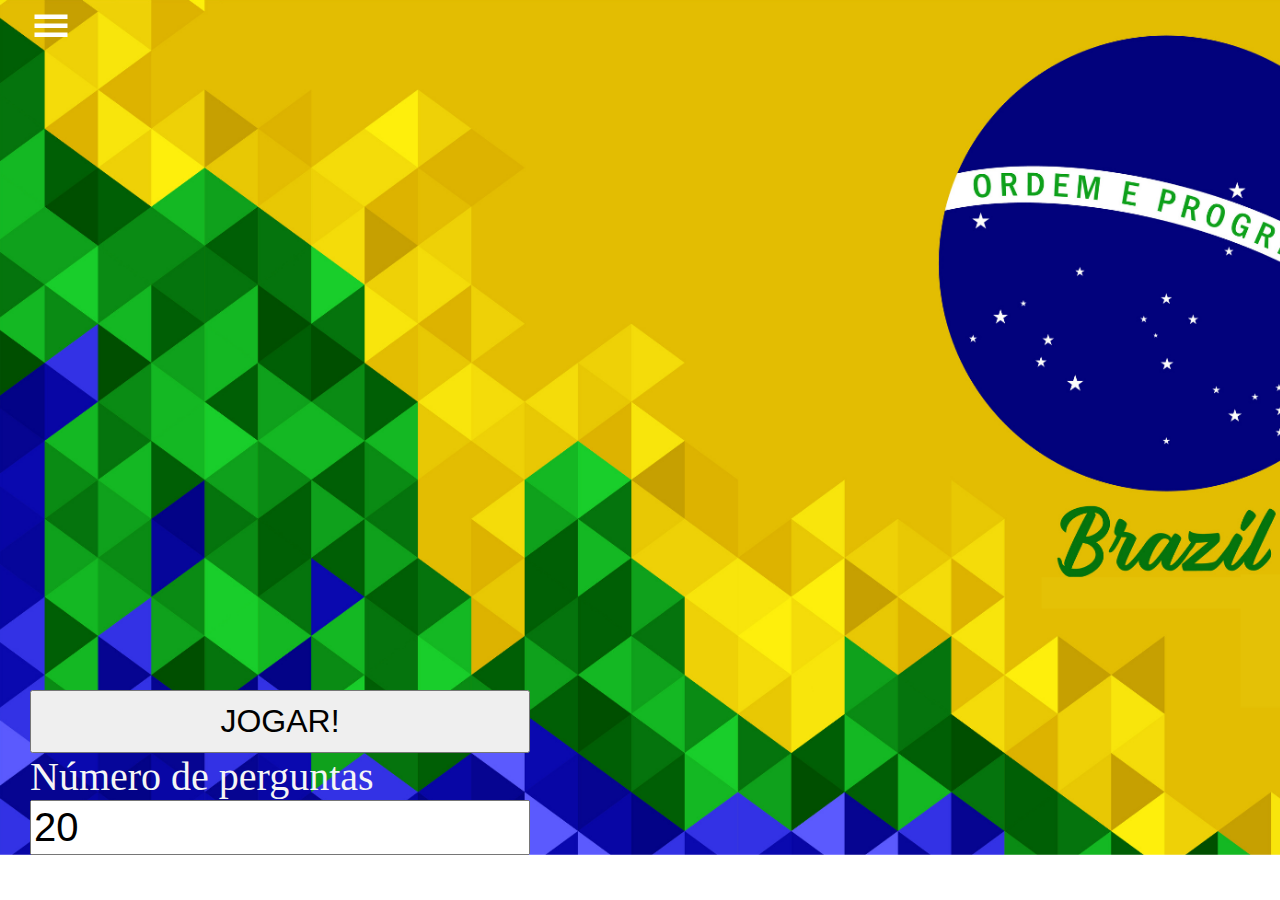
==== index.html @ 7abb3a54 "mudei o nomes dos arquivo" ====
<!DOCTYPE html>
<html lang="en">
<head>
    <meta charset="UTF-8">
    <meta name="viewport" content="width=device-width, initial-scale=1.0">
    <link rel="stylesheet" href="assets/css/estiloplay.css">
    <title>PLAY GAME</title>
</head>
<body>
    <header class="cabecalho">

        <nav class="cabecalho_menu">
      <ul>
                  <input type="checkbox" class="openSidebarMenu" id="openSidebarMenu">
  <label for="openSidebarMenu" class="sidebarIconToggle hamburger">
    <div class="spinner diagonal part-1"></div>
    <div class="spinner horizontal"></div>
    <div class="spinner diagonal part-2"></div>
  </label>
          <div class="menu">
      <li><a href="https://github.com/Luis-Felipe-carvalho" class="cabecalho_menu_link"><img src="assets/img/luis.jfif">luis</a></li>
      <li><a href="https://github.com/MiguelxONEX" class="cabecalho_menu_link"><img src="assets/img/miguel.jfif">miguel</a></li>
      <li><a href="https://github.com/T1NT4" class="cabecalho_menu_link"><img src="assets/img/thiago.jfif">thiago</a></li>      
      <li><a href="https://github.com/Vinicius-Goncalves-Rodrigues" class="cabecalho_menu_link"><img src="assets/img/vinny.jfif">vinny</a></li>
          </div>
      </ul>
        </nav>  
     </header>
     <form method="POST" action="jogo.html">
      <button type="submit">JOGAR!</button>
      <label for="total_perguntas">Número de perguntas</label>
      
      <input type="number" name="total_perguntas" placeholder="Número de perguntas (0-40)" max="40" value="20" required>
    </form>
</body>
</html>
---- assets/css/estiloplay.css ----
@import url('https://fonts.googleapis.com/css2?family=Madimi+One&display=swap');

*{
    margin: 0;
}
a{
   text-decoration: none;
}
:root{

    --cor-primaria: #05740D;
    --cor-secundaria: #d3dfeb;
    --cor-terciaria: #f8ecd4;
    --cor-hover: black;

    --fonte-primaria: "Krona One", sans-serif, verdana;
    --fonte-secundaria: "Madimi One", sans-serif, verdana;

}
body{
   background-image: url(../img/brasil.png);
   background-repeat: no-repeat;
   background-size: cover;
   min-height: 95vh;
   display: flex;
   flex-direction: column;
}


.cabecalho_menu{
   display: flex;
   gap: 80px;
   align-items: baseline;
   margin-top: 20px;
}

.cabecalho_menu_link{
   font-family: var(--fonte-secundaria);
   font-size: 24px;
   font-weight: 600;
   color: var(--cor-terciaria);
   padding: 8px 50px;
   text-decoration: none;
   transition: all 1.5s cubic-bezier(0.175, 0.885, 0.32, 1.275);
}

li:hover .cabecalho_menu_link{
   transform: rotate(360deg);
}

nav h1{
   font-family: var(--fonte-secundaria);
   color: var(--cor-terciaria);
   font-size: 40px;
}

.menu li{
   padding: 5px 14px;
}
.menu li a img{
   width: 75px;
   border-radius: 100px;
}
.menu li a{
   flex-wrap: nowrap;
   font-size: 2rem;
   display: flex;
   gap:2rem;
   align-items: center;
}

input[type=checkbox]{
   display: none;}

.hamburger{
   display: none;
   font-size: 24px;
   user-select: none;
   transition: 0.5s ease-out;
   scale: 1.5;
}
.hamburger:hover, .hamburger:focus{
   scale: 1.8;
}
ul:has(input:checked) .hamburger{
   rotate:360deg;
}
.menu{
   border-top-right-radius: 50px;
   border-bottom-right-radius: 50px;
   width: 300px;
   position: absolute;
   flex-direction: column;
   background-color:  cor-primaria;
   box-shadow: 10px 10px 20px 0px rgba(0,0,0,0.75);
   left: 0;
   top: 7.1%;
   text-align: right;
   padding: 16px 0;
   margin-top: 50px;
   margin-left: auto;
   z-index: 1;
   transform: translateX(-200%);
   transition: transform 0.5s ease-out;
   display: flex;
   gap: 2em;
   font-size: 18px;
   overflow: hidden;
}
.menu li:hover{
   background-color: #EED107;
   display: inline-block;
   transition: 0.3 ease;
}

.menu li + li {
   margin-top: 12px;
}
input[type=checkbox]:checked ~ .menu{
   transform: translateX(0%);
}
.hamburger{
   display: block;
}
input[type="checkbox"]:checked ~ #sidebarMenu {
   transform: translateX(0);
}

input[type=checkbox] {
   transition: all 0.3s;
   box-sizing: border-box;
   display: none;
}
.sidebarIconToggle {
   transition: all 0.3s;
   box-sizing: border-box;
   cursor: pointer;
   z-index: 99;
   height: 100%;
   width: 100%;
   top: 22px;
   left: 15px;
   height: 22px;
   width: 22px;
}
.spinner {
   transition: all 0.3s;
   box-sizing: border-box;
   position: absolute;
   height: 3px;
   width: 100%;
   background-color: #fff;
}
.horizontal {
   transition: all 0.3s;
   box-sizing: border-box;
   position: relative;
   float: left;
   margin-top: 3px;
}
.diagonal.part-1 {
   position: relative;
   transition: all 0.3s;
   box-sizing: border-box;
   float: left;
}
.diagonal.part-2 {
   transition: all 0.3s;
   box-sizing: border-box;
   position: relative;
   float: left;
   margin-top: 3px;
}
input[type=checkbox]:checked ~ .sidebarIconToggle > .horizontal {
   transition: all 0.3s;
   box-sizing: border-box;
   opacity: 0;
}
input[type=checkbox]:checked ~ .sidebarIconToggle > .diagonal.part-1 {
   transition: all 0.3s;
   box-sizing: border-box;
   transform: rotate(135deg);
   margin-top: 8px;
}
input[type=checkbox]:checked ~ .sidebarIconToggle > .diagonal.part-2 {
   transition: all 0.3s;
   box-sizing: border-box;
   transform: rotate(-135deg);
   margin-top: -9px;
}

/* BOTAO DE JOGAR */

form{
   display: flex;
   flex-direction: column;
   width: 500px;
   margin-top: auto;
   margin-left:30px
}

form button{
   aspect-ratio: 8/1;
   font-size: 2rem;
}
form label{
   color:whitesmoke;
   font-size:2.5rem;
   font-family: Verdana;
}
form input{
   aspect-ratio: 10/1;
   font-size:2.5rem;

}
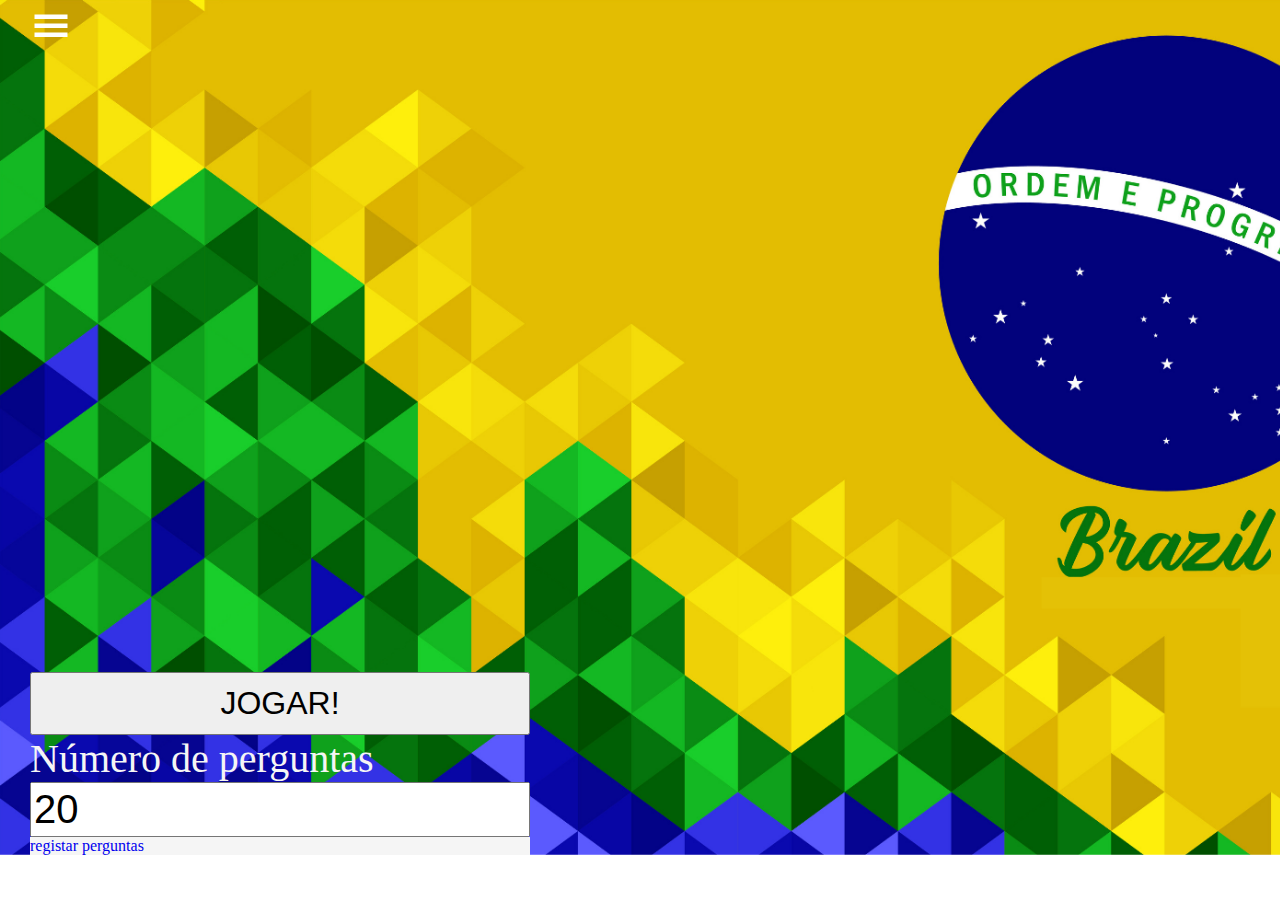
==== commit a99d928f: "registrar pergunta" ====
--- a/index.html
+++ b/index.html
@@ -26,11 +26,14 @@
       </ul>
         </nav>  
      </header>
-     <form method="POST" action="jogo.html">
+     <form method="POST" action="jogo.php">
       <button type="submit">JOGAR!</button>
       <label for="total_perguntas">Número de perguntas</label>
       
       <input type="number" name="total_perguntas" placeholder="Número de perguntas (0-40)" max="40" value="20" required>
+      <a href="registar.php" style="background-color: whitesmoke;">registar perguntas</a>
+      
     </form>
+
 </body>
 </html>--- a/assets/css/estiloplay.css
+++ b/assets/css/estiloplay.css
@@ -91,7 +91,6 @@
    width: 300px;
    position: absolute;
    flex-direction: column;
-   background-color:  cor-primaria;
    box-shadow: 10px 10px 20px 0px rgba(0,0,0,0.75);
    left: 0;
    top: 7.1%;
@@ -106,6 +105,8 @@
    gap: 2em;
    font-size: 18px;
    overflow: hidden;
+   backdrop-filter: blur(10px);
+   background-color: #05740c70;
 }
 .menu li:hover{
    background-color: #EED107;
@@ -204,7 +205,8 @@
    font-size: 2rem;
 }
 form label{
-   color:whitesmoke;
+   color:whitesmoke
+   ;
    font-size:2.5rem;
    font-family: Verdana;
 }
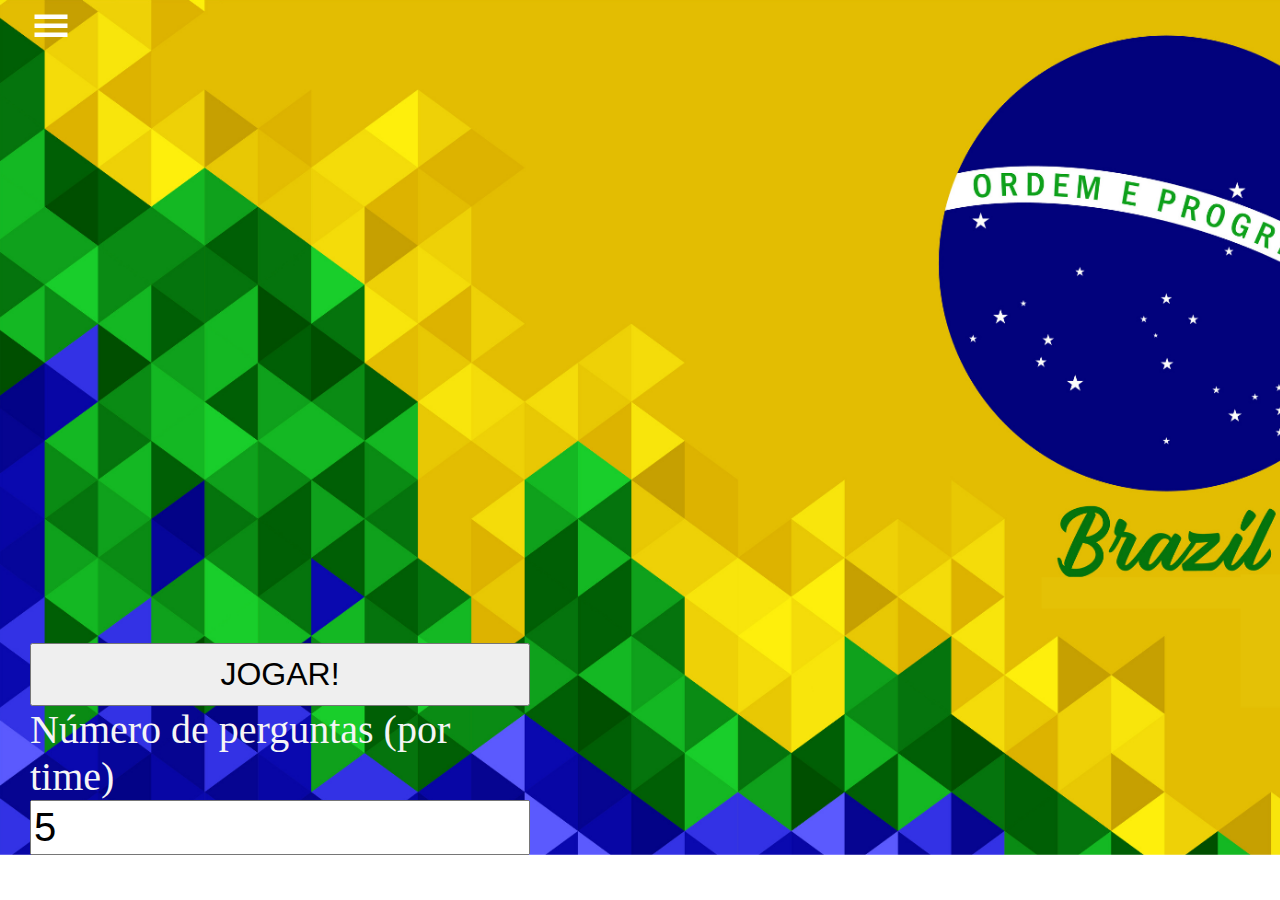
==== commit 6468a618: "tduo" ====
--- a/index.html
+++ b/index.html
@@ -28,10 +28,9 @@
      </header>
      <form method="POST" action="jogo.php">
       <button type="submit">JOGAR!</button>
-      <label for="total_perguntas">Número de perguntas</label>
+      <label for="total_perguntas">Número de perguntas (por time)</label>
       
-      <input type="number" name="total_perguntas" placeholder="Número de perguntas (0-40)" max="40" value="20" required>
-      <a href="registar.php" style="background-color: whitesmoke;">registar perguntas</a>
+      <input type="number" name="total_perguntas" placeholder="Número de perguntas (0-20)" max="20" value="5" min="2" required>
       
     </form>
 
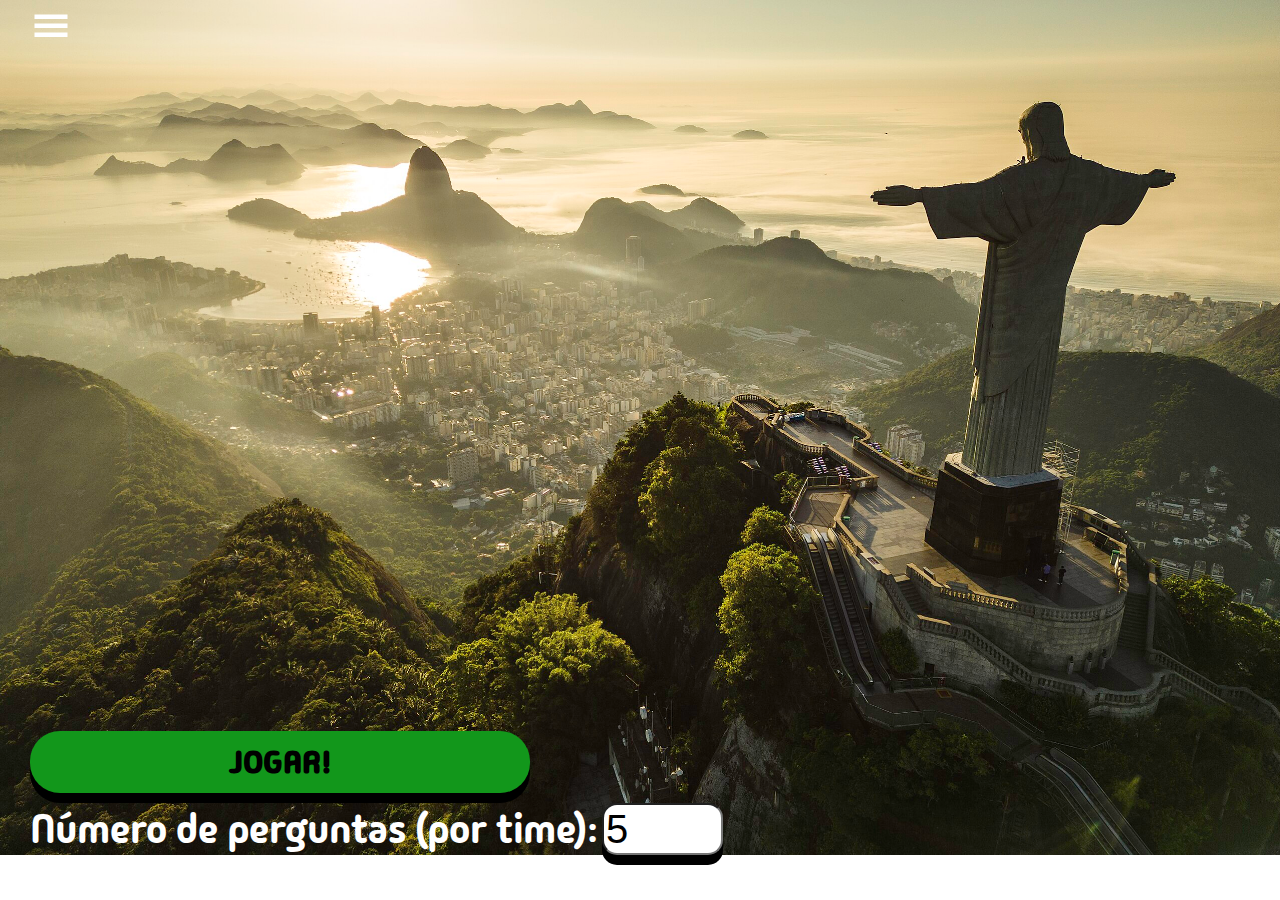
==== commit de89a7b5: "index atualizado" ====
--- a/index.html
+++ b/index.html
@@ -27,11 +27,12 @@
         </nav>  
      </header>
      <form method="POST" action="jogo.php">
-      <button type="submit">JOGAR!</button>
-      <label for="total_perguntas">Número de perguntas (por time)</label>
+      <button type="submit"><strong>JOGAR!</strong></button>
+      <div class="f">
+      <label for="total_perguntas">Número de perguntas (por time):</label>
       
       <input type="number" name="total_perguntas" placeholder="Número de perguntas (0-20)" max="20" value="5" min="2" required>
-      
+      </div>
     </form>
 
 </body>
--- a/assets/css/estiloplay.css
+++ b/assets/css/estiloplay.css
@@ -18,7 +18,7 @@
 
 }
 body{
-   background-image: url(../img/brasil.png);
+   background-image: url(../img/cristo_redentor_2.jpg);
    background-repeat: no-repeat;
    background-size: cover;
    min-height: 95vh;
@@ -150,7 +150,7 @@
    position: absolute;
    height: 3px;
    width: 100%;
-   background-color: #fff;
+   background-color: #ffffff;
 }
 .horizontal {
    transition: all 0.3s;
@@ -195,7 +195,7 @@
 form{
    display: flex;
    flex-direction: column;
-   width: 500px;
+   width: 1000px;
    margin-top: auto;
    margin-left:30px
 }
@@ -203,15 +203,50 @@
 form button{
    aspect-ratio: 8/1;
    font-size: 2rem;
+   width: 500px;
 }
 form label{
-   color:whitesmoke
-   ;
+   color:rgb(255, 255, 255);
    font-size:2.5rem;
-   font-family: Verdana;
+   font-family: var(--fonte-secundaria);
+   margin-right: 5px;
 }
 form input{
    aspect-ratio: 10/1;
    font-size:2.5rem;
-
+   border-radius: 15px;
+   box-shadow: black 0 10px 0 0;
+}
+button{
+   background-color: #12971b; 
+   border-radius: 30px;
+   display: flex;
+   align-items: center;
+   touch-action: manipulation;
+   justify-content: center;
+   border: none;
+   padding: 10px;
+   box-shadow: black 0 10px 0 0;
+   transform: translateY(-10px);
+   margin-top: 10px;
+   transition: transform 0.25s cubic-bezier(0.19, 1, 0.22, 1),
+               box-shadow 0.25s cubic-bezier(0.19, 1, 0.22, 1);
+}
+button:hover{
+   transform: translateY(-5px);
+   box-shadow: black 0 5px 0 0;
+}
+button:active{
+   transform: translateY(-0px);
+   box-shadow: black 0 0px 0 0;
+}
+strong{
+   text-align: center;
+   font-family: var(--fonte-secundaria);
+   font-size: 2rem;
+   color:rgb(0, 0, 0);
+}
+.f{
+   display: flex;
+   flex-direction: row;
 }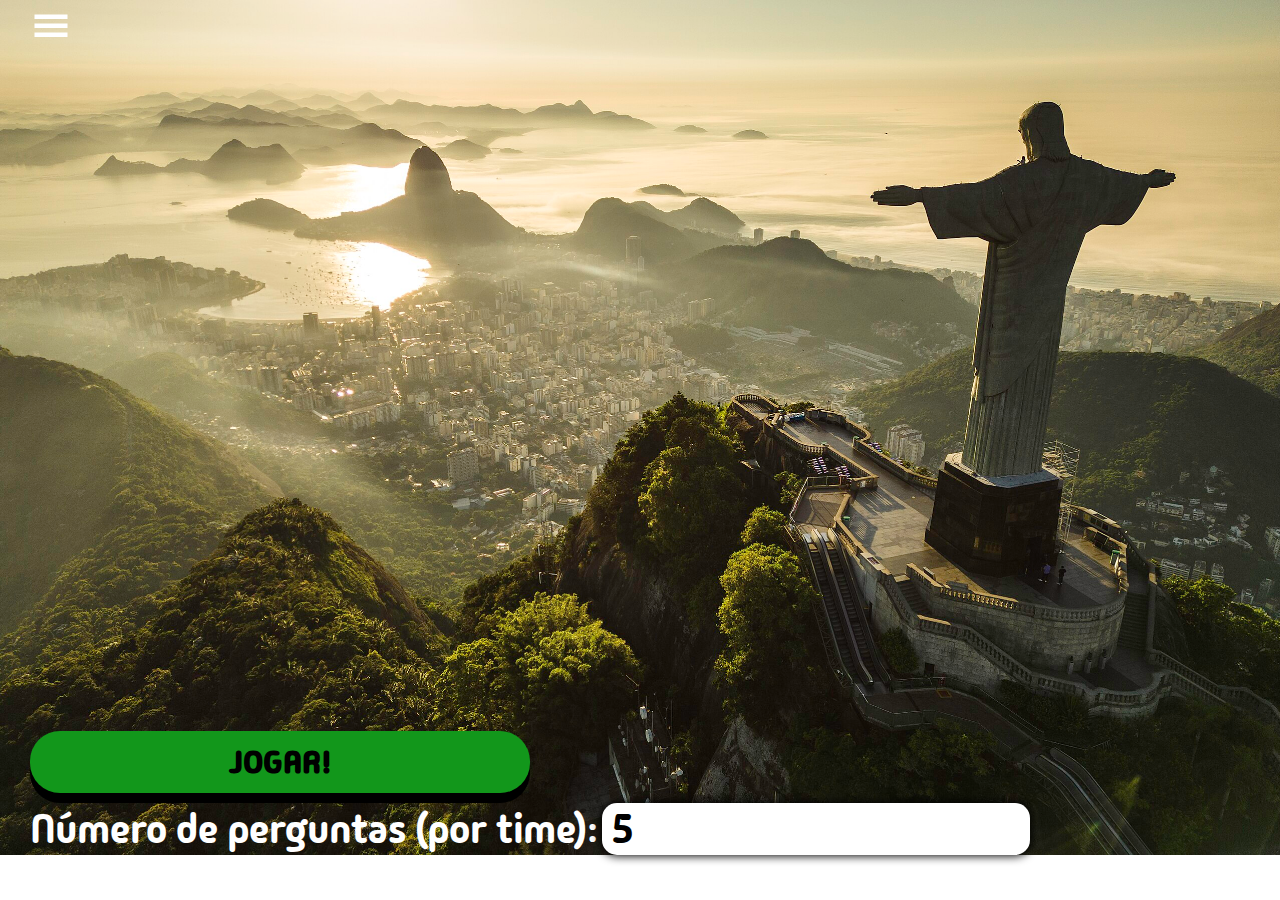
==== commit 93eb6a22: "FINAL PRA SEMPRE TA PRONTO AGORA (eu acho pelo menos)" ====
--- a/index.html
+++ b/index.html
@@ -26,7 +26,7 @@
       </ul>
         </nav>  
      </header>
-     <form method="POST" action="jogo.php">
+     <form method="POST" action="jogo.php"> 
       <button type="submit"><strong>JOGAR!</strong></button>
       <div class="f">
       <label for="total_perguntas">Número de perguntas (por time):</label>
--- a/assets/css/estiloplay.css
+++ b/assets/css/estiloplay.css
@@ -215,7 +215,11 @@
    aspect-ratio: 10/1;
    font-size:2.5rem;
    border-radius: 15px;
-   box-shadow: black 0 10px 0 0;
+   box-shadow: black 0 0 10px 1px;
+   flex-grow: 1;
+   font-family: var(--fonte-secundaria);
+   padding: 0 10px;
+   border: none;
 }
 button{
    background-color: #12971b; 
